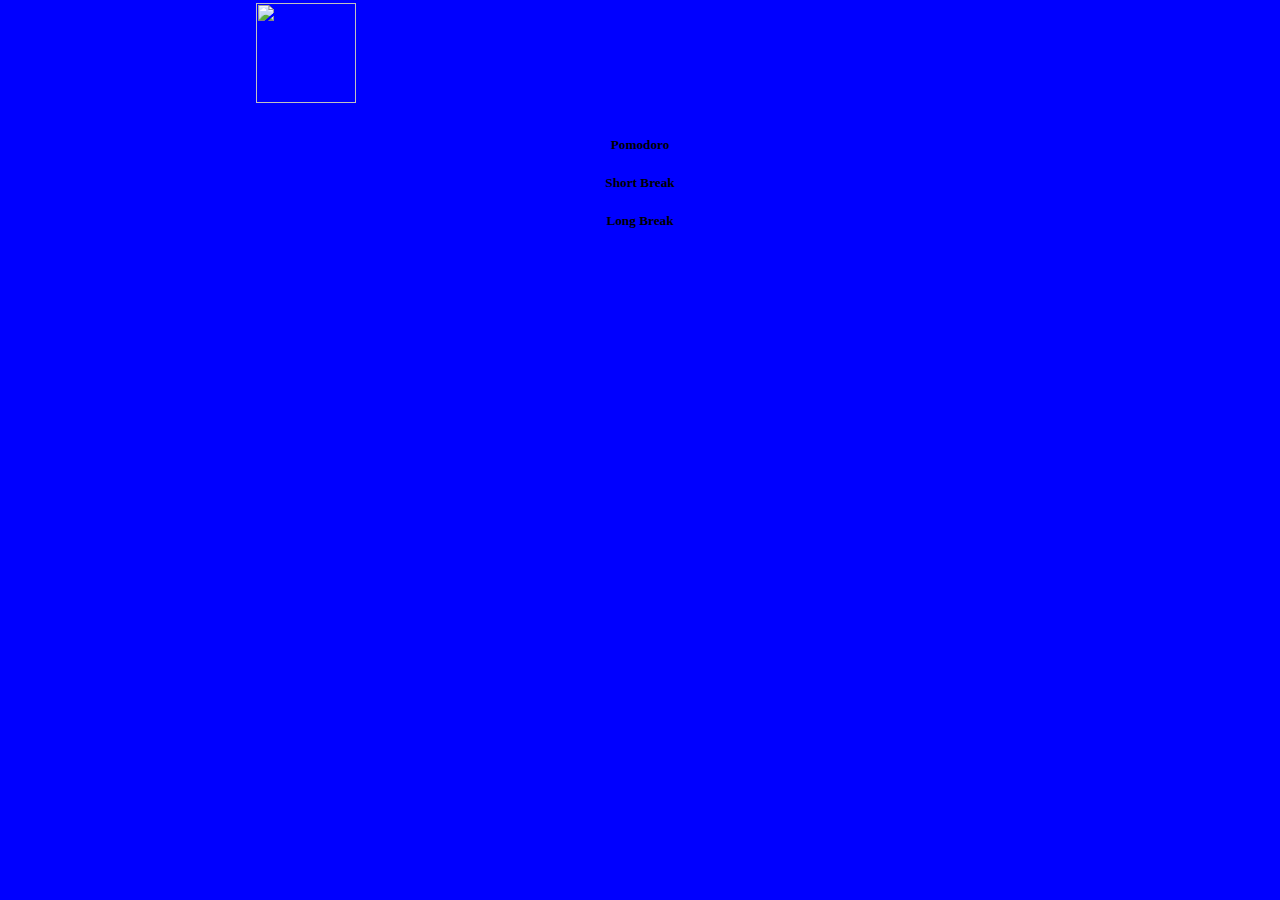
==== index.html @ 83d934e5 "Added the existing version of the project." ====
<!DOCTYPE html>
<html>
<head>
    <meta charset="utf-8" />
    <meta name="viewport" content="width=device-width, initial-scale=1.0, maximum-scale=1.0">
    <meta name="description" content="Basic Pomodoro Timer" />

    <title>Pomodoro Timer</title>

    <link rel="stylesheet" type="text/css" href="css/style.css" />
</head>

<body>
    <div id="container">
        <div id="background">
            <div id="components-main">
            	<div id="logo">
            		<img src="r/widget/pomodoroTrainer/image/tomato.png" width=100 height=100>
            	</div>
            	<div id="menu-container">
            		<h5>Pomodoro</h5>
            		<h5>Short Break</h5>
            		<h5>Long Break</h5>
            	</div>
            </div>
        </div>
    </div>

    <script src="js/app.js"></script>
</body>
</html>
---- css/style.css ----
html, body {
    width: 100%;
    height: 100%;
    margin: 0px;
    overflow: hidden;
}

#container {
    width: 100%;
    height: 100%;
    overflow: hidden;
}

#background {
    width: 100%;
    height: 100%;
    background-color: blue;
}

#components-main {
    position: absolute;
    width: 100%;
    height: 100%;
}

#logo {
	margin: 0 auto;
	width: 60%;
	margin-top: 3px;
}

#menu-container {
	margin: 0 auto;
	width: 70%;
	text-align: center;
	margin-top:30px;
}
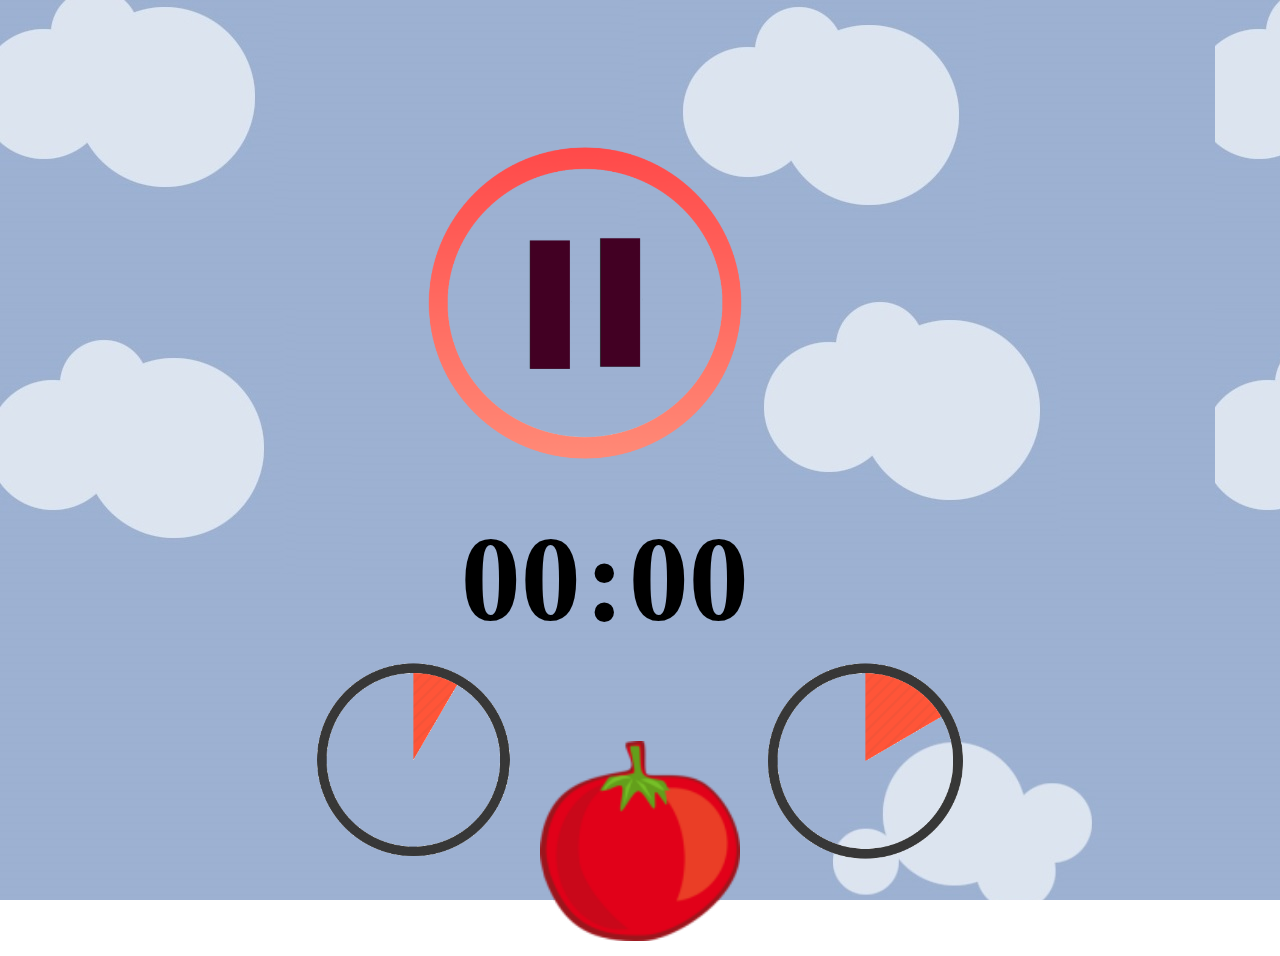
==== commit f8ceb467: "v1.0.1" ====
--- a/index.html
+++ b/index.html
@@ -2,30 +2,26 @@
 <html>
 <head>
     <meta charset="utf-8" />
-    <meta name="viewport" content="width=device-width, initial-scale=1.0, maximum-scale=1.0">
-    <meta name="description" content="Basic Pomodoro Timer" />
-
-    <title>Pomodoro Timer</title>
-
     <link rel="stylesheet" type="text/css" href="css/style.css" />
 </head>
-
 <body>
     <div id="container">
-        <div id="background">
-            <div id="components-main">
-            	<div id="logo">
-            		<img src="r/widget/pomodoroTrainer/image/tomato.png" width=100 height=100>
-            	</div>
-            	<div id="menu-container">
-            		<h5>Pomodoro</h5>
-            		<h5>Short Break</h5>
-            		<h5>Long Break</h5>
-            	</div>
-            </div>
-        </div>
-    </div>
-
-    <script src="js/app.js"></script>
+		<div id="components-main">
+           	<div id="logo">
+           		<img id="logo-img" src="pause.png" width=350 height=350>
+           	</div>
+           	<div id="pomodoro-timer">
+           		<h1 id="minutes" class="timer">00</h1>
+           		<h1 class="timer">:</h1>
+           		<h1 id="seconds" class="timer">00</h1>
+           	</div>
+            <div id="menu-container">
+                <img src="5.png" id="shortPause"  class="menu-option upper" />
+           		<img src="tomato.png" id="pomo" class="menu-option"/>
+           		<img src="10.png" id="longPause"  class="menu-option upper" />
+           	</div>
+		</div>
+	</div>
+    <script src="js/main.js"></script>
 </body>
 </html>
--- a/css/style.css
+++ b/css/style.css
@@ -8,13 +8,8 @@
 #container {
     width: 100%;
     height: 100%;
-    overflow: hidden;
-}
-
-#background {
-    width: 100%;
-    height: 100%;
-    background-color: blue;
+    overflow: hidden;  
+  background-image: url("../pattern.jpg");
 }
 
 #components-main {
@@ -26,12 +21,38 @@
 #logo {
 	margin: 0 auto;
 	width: 60%;
-	margin-top: 3px;
+	margin-top: 10%;
+	margin-left:32%;
+}
+
+#pomodoro-timer {
+	margin: 0 auto;
+	margin-left:36%;
+	margin-top: -4%;	
+}
+
+.timer{
+	display: inline-block;
+	font-size: 120px;
+}
+
+.red{
+	color: red;
 }
 
 #menu-container {
+	width: 70%;
 	margin: 0 auto;
-	width: 70%;
 	text-align: center;
-	margin-top:30px;
-}+	margin-top: -80px;
+}
+
+.menu-option {
+	display: inline-block;
+	width: 200px;
+	padding: 11px;
+}
+	
+.upper {
+	margin-bottom: 80px;	
+}
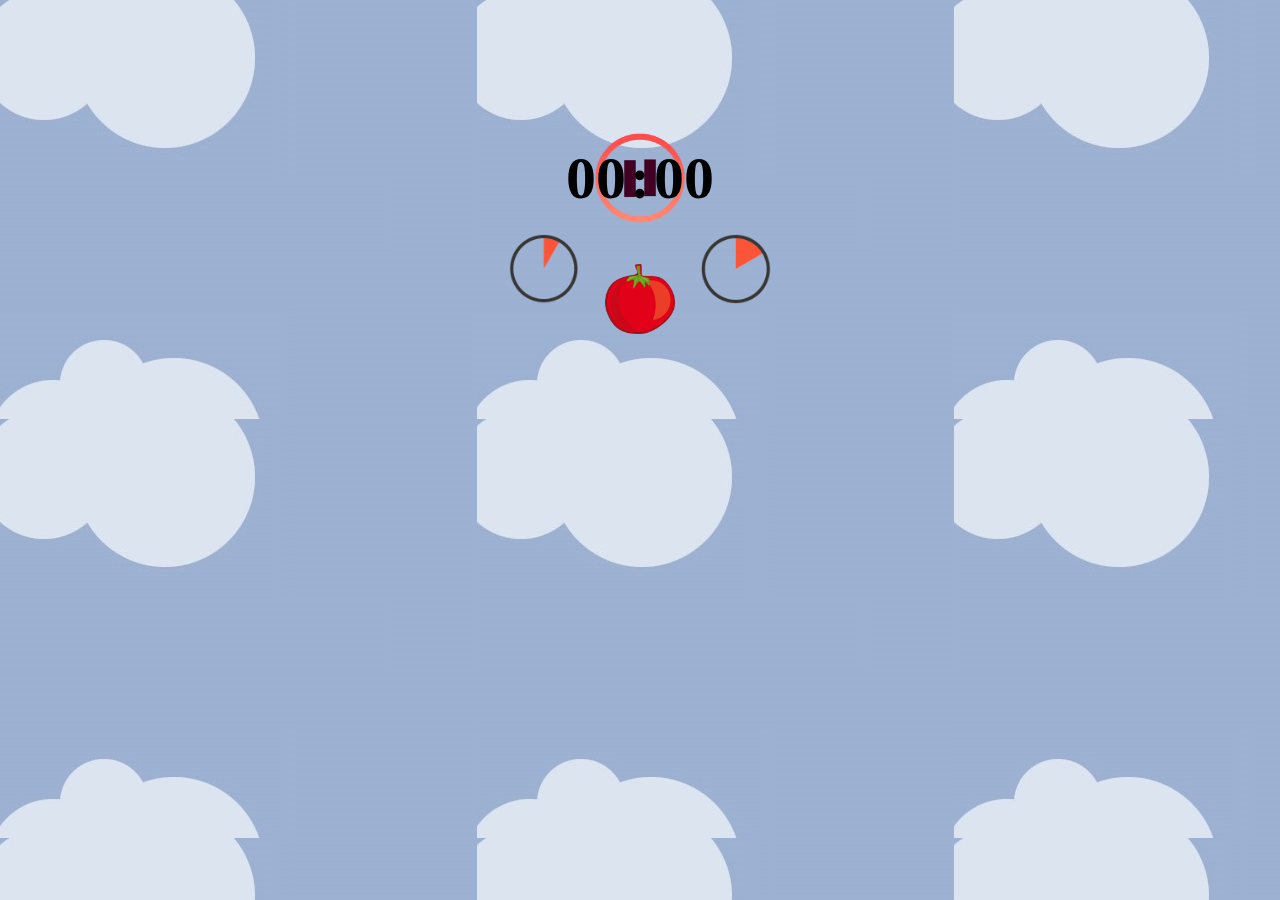
==== commit 34e5c4ee: "Solved rendering bug." ====
--- a/index.html
+++ b/index.html
@@ -2,13 +2,19 @@
 <html>
 <head>
     <meta charset="utf-8" />
-    <link rel="stylesheet" type="text/css" href="css/style.css" />
+    <meta name="viewport" content="width=device-width, initial-scale=1.0, maximum-scale=1.0">
+    <meta name="description" content="Tizen Wearable basic template generated by Samsung Wearable Web IDE"/>
+
+    <title>Tizen Wearable Web IDE - Tizen Wearable - Tizen Wearable basic Application</title>
+
+    <link rel="stylesheet" type="text/css" href="css/style.css"/>
+    <script src="js/main.js"></script>
 </head>
 <body>
     <div id="container">
 		<div id="components-main">
            	<div id="logo">
-           		<img id="logo-img" src="pause.png" width=350 height=350>
+           		<img id="logo-img" src="pause.png" width=100 height=100>
            	</div>
            	<div id="pomodoro-timer">
            		<h1 id="minutes" class="timer">00</h1>
@@ -16,9 +22,9 @@
            		<h1 id="seconds" class="timer">00</h1>
            	</div>
             <div id="menu-container">
-                <img src="5.png" id="shortPause"  class="menu-option upper" />
-           		<img src="tomato.png" id="pomo" class="menu-option"/>
-           		<img src="10.png" id="longPause"  class="menu-option upper" />
+                <img src="5.png" id="shortPause"  class="menu-option upper" width=200 />
+           		<img src="tomato.png" id="pomo" class="menu-option" width=200 />
+           		<img src="10.png" id="longPause"  class="menu-option upper" width=200 />
            	</div>
 		</div>
 	</div>
--- a/css/style.css
+++ b/css/style.css
@@ -2,18 +2,19 @@
     width: 100%;
     height: 100%;
     margin: 0px;
-    overflow: hidden;
+
 }
 
 #container {
     width: 100%;
     height: 100%;
-    overflow: hidden;  
-  background-image: url("../pattern.jpg");
+	overflow: hidden;
+    background-image: url("../pattern.jpg");
 }
 
 #components-main {
     position: absolute;
+    text-align: center;
     width: 100%;
     height: 100%;
 }
@@ -22,18 +23,16 @@
 	margin: 0 auto;
 	width: 60%;
 	margin-top: 10%;
-	margin-left:32%;
 }
 
 #pomodoro-timer {
 	margin: 0 auto;
-	margin-left:36%;
-	margin-top: -4%;	
+	margin-top: -10%;	
 }
 
 .timer{
 	display: inline-block;
-	font-size: 120px;
+	font-size: 60px;
 }
 
 .red{
@@ -41,18 +40,18 @@
 }
 
 #menu-container {
-	width: 70%;
+	width: 100%;
 	margin: 0 auto;
 	text-align: center;
-	margin-top: -80px;
+	margin-top: -30px;
 }
 
 .menu-option {
 	display: inline-block;
-	width: 200px;
+	width: 70px;
 	padding: 11px;
 }
 	
 .upper {
-	margin-bottom: 80px;	
+	margin-bottom: 30px;	
 }
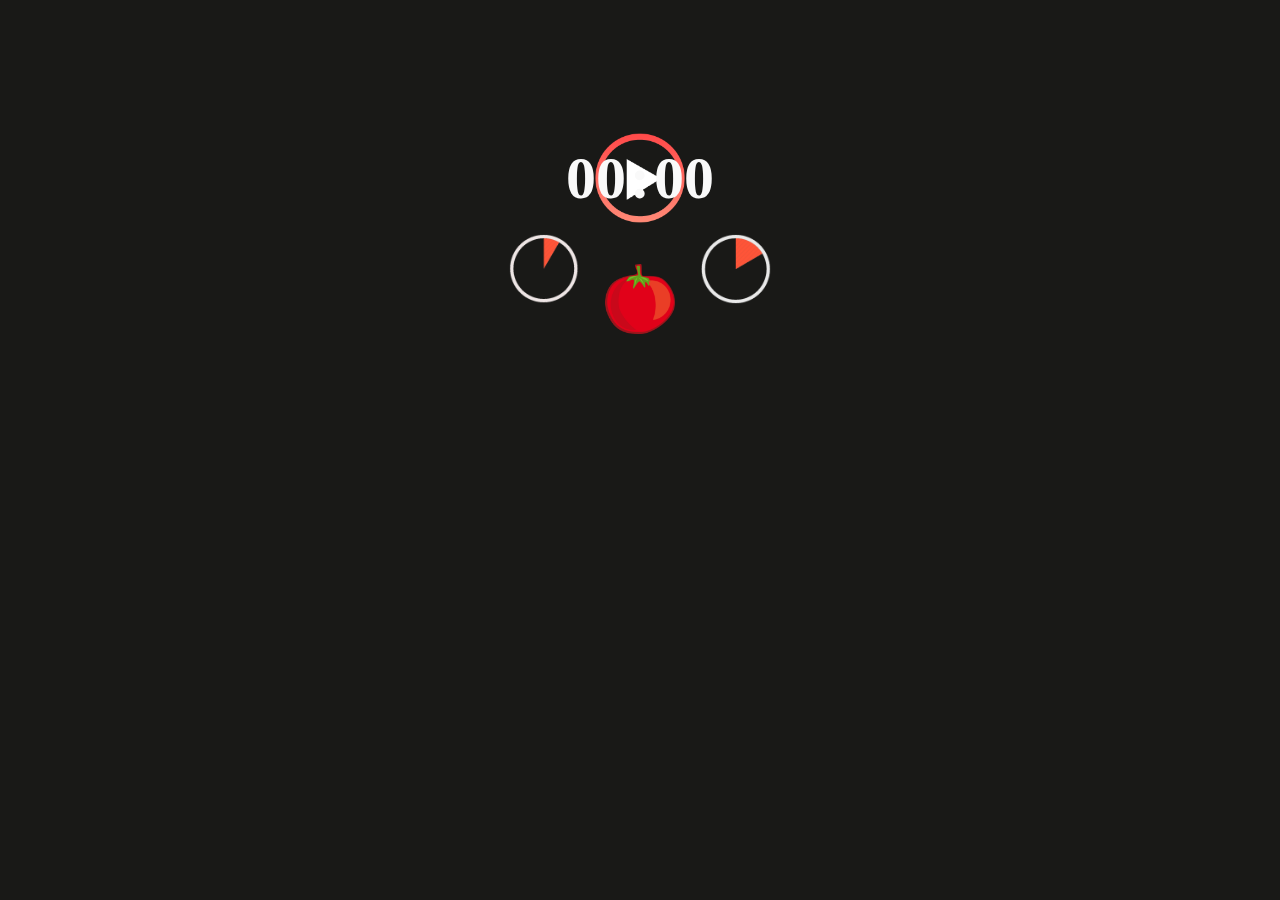
==== commit 67b1df09: "Changed background and formatted code" ====
--- a/index.html
+++ b/index.html
@@ -1,33 +1,36 @@
 <!DOCTYPE html>
 <html>
+
 <head>
     <meta charset="utf-8" />
     <meta name="viewport" content="width=device-width, initial-scale=1.0, maximum-scale=1.0">
-    <meta name="description" content="Tizen Wearable basic template generated by Samsung Wearable Web IDE"/>
+    <meta name="description" content="Tizen Wearable basic template generated by Samsung Wearable Web IDE" />
 
     <title>Tizen Wearable Web IDE - Tizen Wearable - Tizen Wearable basic Application</title>
 
-    <link rel="stylesheet" type="text/css" href="css/style.css"/>
+    <link rel="stylesheet" type="text/css" href="css/style.css" />
     <script src="js/main.js"></script>
 </head>
+
 <body>
     <div id="container">
-		<div id="components-main">
-           	<div id="logo">
-           		<img id="logo-img" src="pause.png" width=100 height=100>
-           	</div>
-           	<div id="pomodoro-timer">
-           		<h1 id="minutes" class="timer">00</h1>
-           		<h1 class="timer">:</h1>
-           		<h1 id="seconds" class="timer">00</h1>
-           	</div>
+        <div id="components-main">
+            <div id="logo">
+                <img id="logo-img" src="play.png" width=100 height=100>
+            </div>
+            <div id="pomodoro-timer">
+                <h1 id="minutes" class="timer">00</h1>
+                <h1 class="timer">:</h1>
+                <h1 id="seconds" class="timer">00</h1>
+            </div>
             <div id="menu-container">
-                <img src="5.png" id="shortPause"  class="menu-option upper" width=200 />
-           		<img src="tomato.png" id="pomo" class="menu-option" width=200 />
-           		<img src="10.png" id="longPause"  class="menu-option upper" width=200 />
-           	</div>
-		</div>
-	</div>
+                <img src="5.png" id="shortPause" class="menu-option upper" width=200 />
+                <img src="tomato.png" id="pomo" class="menu-option" width=200 />
+                <img src="10.png" id="longPause" class="menu-option upper" width=200 />
+            </div>
+        </div>
+    </div>
     <script src="js/main.js"></script>
 </body>
-</html>
+
+</html>--- a/css/style.css
+++ b/css/style.css
@@ -1,57 +1,50 @@
 html, body {
-    width: 100%;
-    height: 100%;
-    margin: 0px;
-
+     width: 100%;
+     height: 100%;
+     margin: 0px;
 }
-
-#container {
-    width: 100%;
-    height: 100%;
-	overflow: hidden;
-    background-image: url("../pattern.jpg");
+ #container {
+     width: 100%;
+     height: 100%;
+     overflow: hidden;
+     background-color: #191917;
 }
-
-#components-main {
-    position: absolute;
-    text-align: center;
-    width: 100%;
-    height: 100%;
+ #components-main {
+     position: absolute;
+     text-align: center;
+     width: 100%;
+     height: 100%;
 }
-
-#logo {
-	margin: 0 auto;
-	width: 60%;
-	margin-top: 10%;
+ #logo {
+     margin: 0 auto;
+     width: 60%;
+     margin-top: 10%;
 }
-
-#pomodoro-timer {
-	margin: 0 auto;
-	margin-top: -10%;	
+ #pomodoro-timer {
+     margin: 0 auto;
+     margin-top: -10%;
 }
-
-.timer{
-	display: inline-block;
-	font-size: 60px;
+ .timer{
+     display: inline-block;
+     font-size: 60px;
+     color: #F9F9F9;
+    ' 
 }
-
-.red{
-	color: red;
+ .red{
+     color: red;
 }
-
-#menu-container {
-	width: 100%;
-	margin: 0 auto;
-	text-align: center;
-	margin-top: -30px;
+ #menu-container {
+     width: 100%;
+     margin: 0 auto;
+     text-align: center;
+     margin-top: -30px;
 }
-
-.menu-option {
-	display: inline-block;
-	width: 70px;
-	padding: 11px;
+ .menu-option {
+     display: inline-block;
+     width: 70px;
+     padding: 11px;
 }
-	
-.upper {
-	margin-bottom: 30px;	
+ .upper {
+     margin-bottom: 30px;
 }
+ 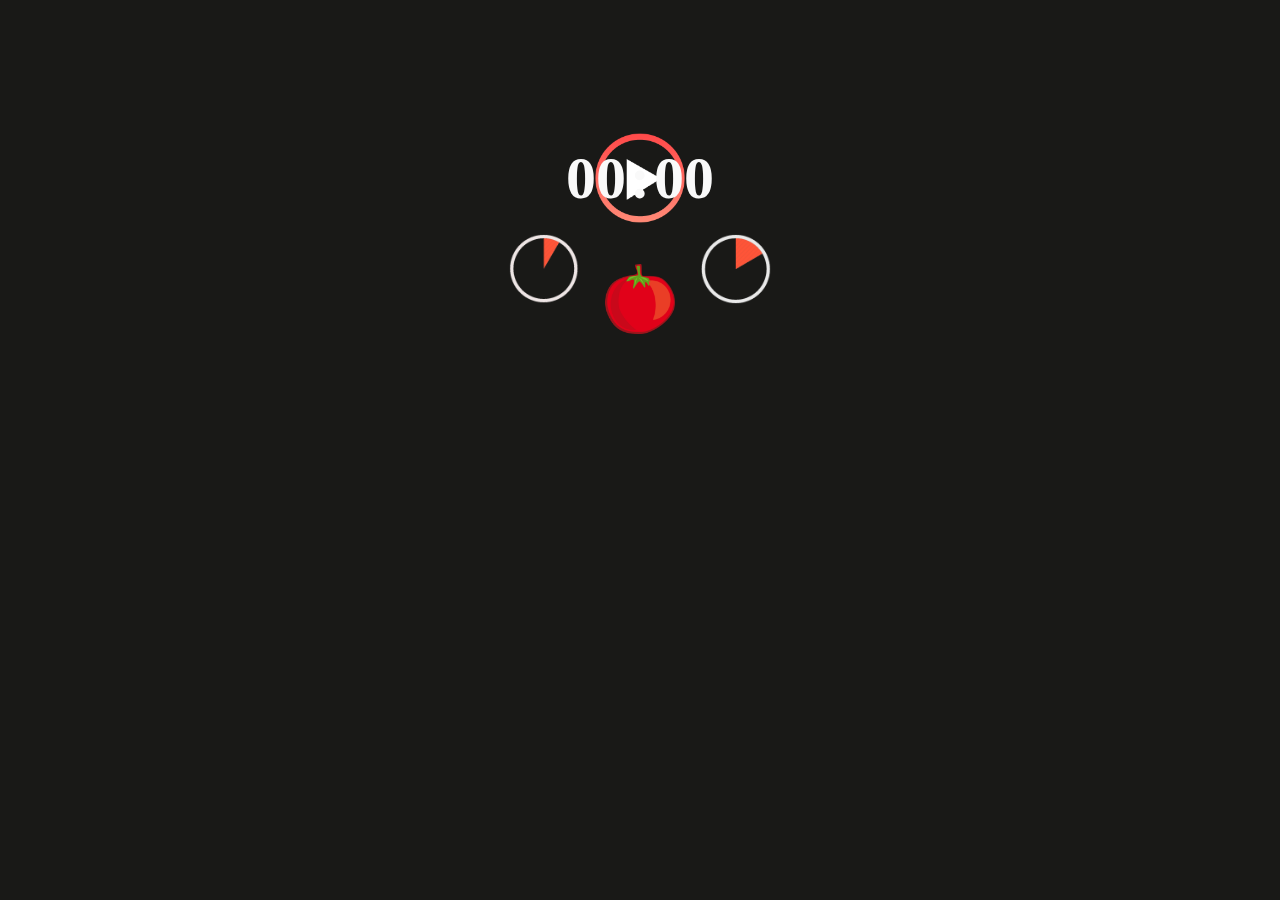
==== commit 394c788d: "Improved update speed of remaining time & compressed images" ====
--- a/index.html
+++ b/index.html
@@ -4,9 +4,9 @@
 <head>
     <meta charset="utf-8" />
     <meta name="viewport" content="width=device-width, initial-scale=1.0, maximum-scale=1.0">
-    <meta name="description" content="Tizen Wearable basic template generated by Samsung Wearable Web IDE" />
+    <meta name="description" content="A simple app to track Pomodoro cycles" />
 
-    <title>Tizen Wearable Web IDE - Tizen Wearable - Tizen Wearable basic Application</title>
+    <title>Gomodoro</title>
 
     <link rel="stylesheet" type="text/css" href="css/style.css" />
     <script src="js/main.js"></script>
--- a/css/style.css
+++ b/css/style.css
@@ -28,7 +28,6 @@
      display: inline-block;
      font-size: 60px;
      color: #F9F9F9;
-    ' 
 }
  .red{
      color: red;
